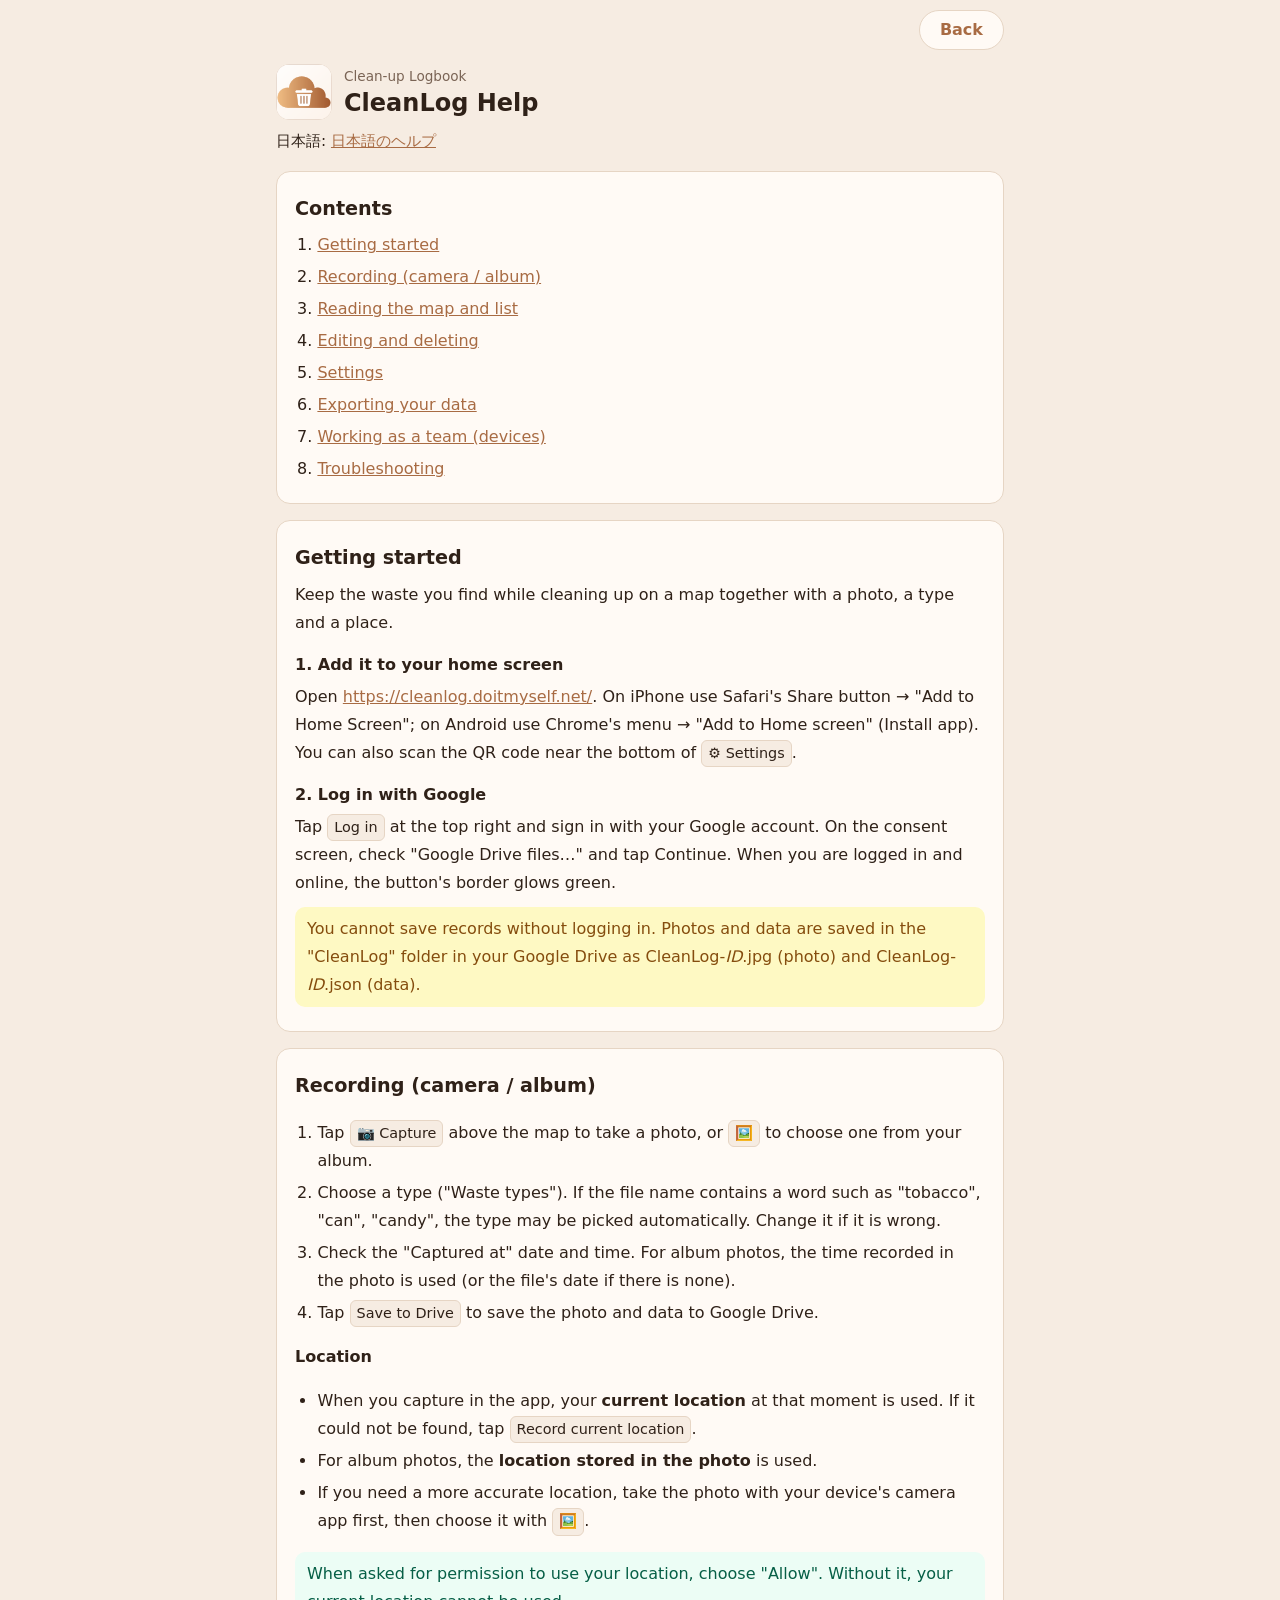
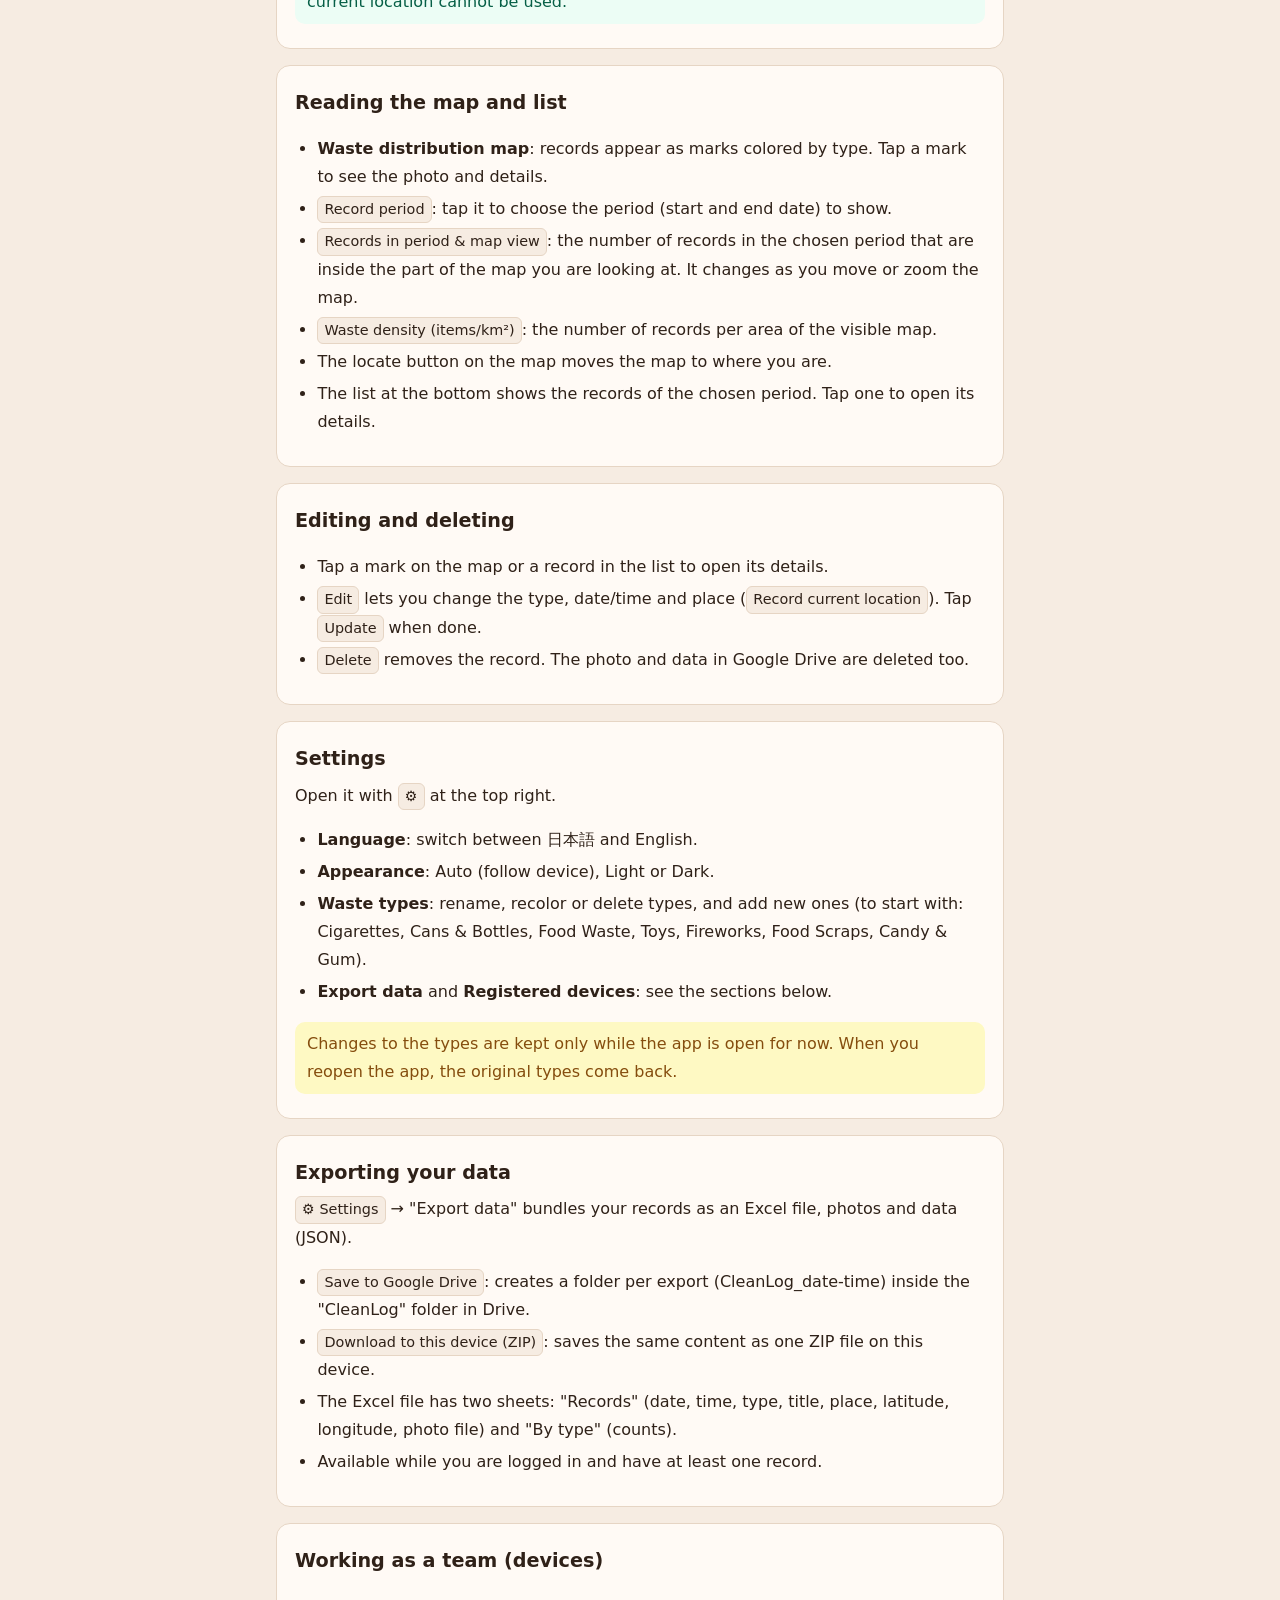
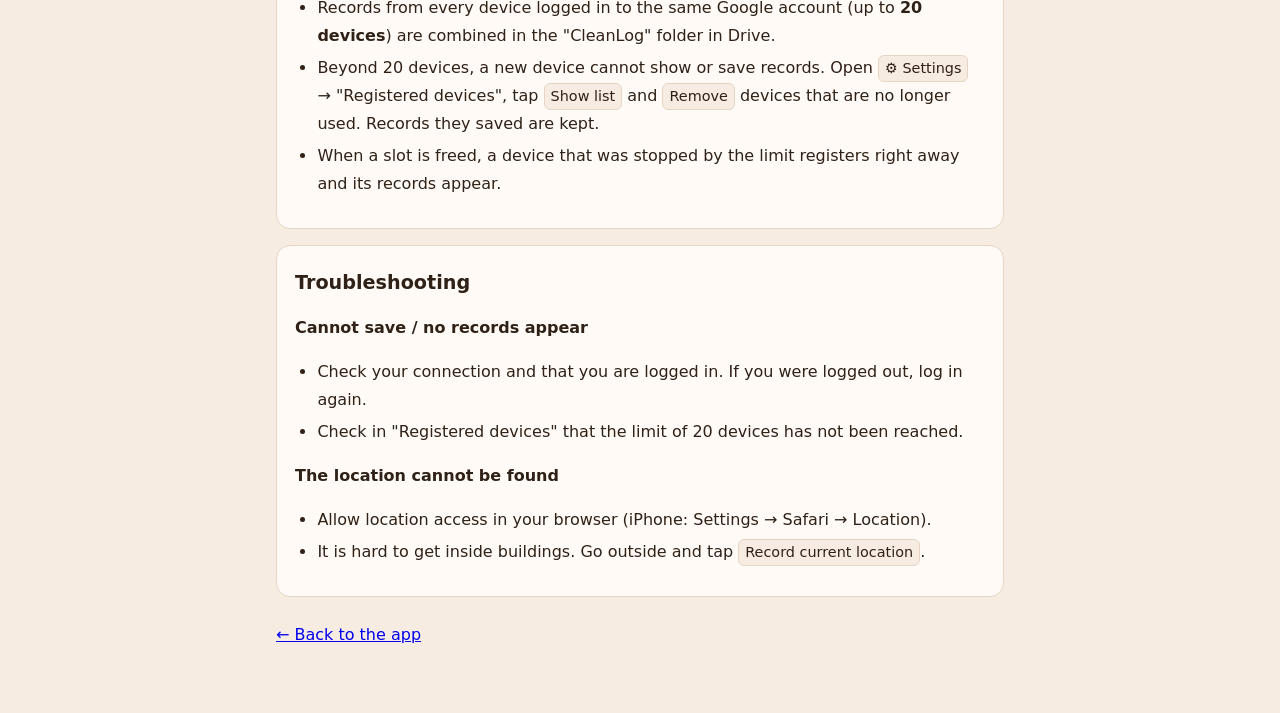
==== help.html @ c60e64b9 "端末の管理（最大20台）とヘルプを追加し、ヘルプの右上に「戻る」ボタンを付けた（LeadLog と同じ形） - 共有アカウントで使える端末を最大20台に制限（端末ごとの登録ファイル device-<端" ====
<!doctype html>
<html lang="ja">
  <head>
    <meta charset="UTF-8" />
    <meta name="viewport" content="width=device-width, initial-scale=1.0" />
    <title>ヘルプ / Help — CleanLog</title>
    <link rel="icon" href="./icons/favicon.ico" sizes="48x48" />
    <style>
      :root {
        --bg: #f6ece2;
        --card: #fffaf5;
        --text: #2f2118;
        --muted: #7a6455;
        --border: #e6d5c4;
        --accent: #a86b43;
        --tip-bg: #ecfdf5;
        --tip-text: #065f46;
        --note-bg: #fef9c3;
        --note-text: #854d0e;
        color-scheme: light dark;
      }
      @media (prefers-color-scheme: dark) {
        :root:not([data-theme='light']) {
          --bg: #17110e;
        --card: #241a15;
        --text: #f3e8de;
        --muted: #b29d8d;
        --border: #3b2d25;
        --accent: #e0b08a;
          --tip-bg: #052e16;
          --tip-text: #a7f3d0;
          --note-bg: #422006;
          --note-text: #fde68a;
        }
      }
      :root[data-theme='dark'] {
        --bg: #17110e;
        --card: #241a15;
        --text: #f3e8de;
        --muted: #b29d8d;
        --border: #3b2d25;
        --accent: #e0b08a;
        --tip-bg: #052e16;
        --tip-text: #a7f3d0;
        --note-bg: #422006;
        --note-text: #fde68a;
      }
      :root[data-theme='light'] { color-scheme: light; }
      :root[data-theme='dark'] { color-scheme: dark; }
      * { box-sizing: border-box; }
      body {
        margin: 0;
        background: var(--bg);
        color: var(--text);
        font-family: system-ui, -apple-system, 'Segoe UI', 'Hiragino Sans', 'Noto Sans JP', sans-serif;
        line-height: 1.75;
        overflow-wrap: anywhere;
      }
      main { max-width: 760px; margin: 0 auto; padding: 20px 16px 64px; }
      /* 右上の「戻る」ボタン。スクロールしても、いつでも押せるように上に留める */
      .topbar {
        position: sticky;
        top: 0;
        z-index: 10;
        display: flex;
        justify-content: flex-end;
        margin: -20px -16px 4px;
        padding: 10px 16px;
        background: var(--bg);
      }
      .back-button {
        font: inherit;
        font-weight: 700;
        min-height: 40px;
        padding: 0 20px;
        border: 1px solid var(--border);
        border-radius: 999px;
        background: var(--card);
        color: var(--accent);
        cursor: pointer;
        touch-action: manipulation;
      }
      .back-button:hover { border-color: var(--accent); }
      .back-button:focus-visible { outline: 2px solid var(--accent); outline-offset: 2px; }
      header { display: flex; align-items: center; gap: 12px; margin-bottom: 8px; }
      header img { width: 56px; height: 56px; border-radius: 14px; }
      h1 { font-size: 1.5rem; margin: 0; line-height: 1.3; }
      .lang-switch { margin: 8px 0 16px; font-size: 0.95rem; }
      .lang-switch a { color: var(--accent); }
      nav.toc, section {
        background: var(--card);
        border: 1px solid var(--border);
        border-radius: 14px;
        padding: 6px 18px 14px;
        margin-bottom: 16px;
      }
      nav.toc ol { padding-left: 1.4em; margin: 6px 0; }
      nav.toc a, section a { color: var(--accent); }
      h2 { font-size: 1.2rem; margin: 14px 0 6px; }
      h3 { font-size: 1rem; margin: 14px 0 4px; }
      p, li { margin: 4px 0; }
      ul, ol { padding-left: 1.4em; }
      .tip, .note { border-radius: 10px; padding: 8px 12px; margin: 10px 0; }
      .tip { background: var(--tip-bg); color: var(--tip-text); }
      .note { background: var(--note-bg); color: var(--note-text); }
      kbd {
        display: inline-block;
        padding: 0 6px;
        border: 1px solid var(--border);
        border-radius: 6px;
        background: var(--bg);
        font: inherit;
        font-size: 0.9em;
        white-space: nowrap;
      }
      /* 選んだ言語のヘルプだけを表示する（下のスクリプトで切り替える） */
      [hidden] { display: none !important; }
      .back { display: inline-block; margin-top: 8px; }
    </style>
  </head>
  <body>
    <main>
      <div class="topbar">
        <button type="button" id="backButton" class="back-button">戻る</button>
      </div>

      <div id="ja" lang="ja">
        <header>
          <img src="./icons/icon-192.png" alt="" />
          <div>
            <div style="color: var(--muted); font-size: 0.85rem">ゴミ拾い記録帳</div>
            <h1>CleanLog ヘルプ</h1>
          </div>
        </header>
        <p class="lang-switch">English: <a href="?lang=en">Help in English</a></p>

        <nav class="toc" aria-label="目次">
          <h2>目次</h2>
          <ol>
            <li><a href="#ja-start">はじめに（最初の準備）</a></li>
            <li><a href="#ja-record">記録する（撮影・アルバム）</a></li>
            <li><a href="#ja-map">地図と一覧の見かた</a></li>
            <li><a href="#ja-edit">記録を直す・消す</a></li>
            <li><a href="#ja-settings">設定</a></li>
            <li><a href="#ja-export">データのエクスポート</a></li>
            <li><a href="#ja-team">複数人で使う（端末の管理）</a></li>
            <li><a href="#ja-trouble">困ったとき</a></li>
          </ol>
        </nav>

        <section id="ja-start">
          <h2>はじめに（最初の準備）</h2>
          <p>ゴミ拾いで見つけたごみを、写真・種類・場所と一緒に地図に残すアプリです。</p>
          <h3>① ホーム画面に追加する</h3>
          <p>
            <a href="https://cleanlog.doitmyself.net/">https://cleanlog.doitmyself.net/</a> を開き、iPhone は Safari の共有ボタン →「ホーム画面に追加」、Android は Chrome のメニュー →「ホーム画面に追加」（アプリをインストール）で、アプリと同じように使えます。
            <kbd>⚙ 設定</kbd> の下の方にある QR コードを、スマートフォンで読み取っても開けます。
          </p>
          <h3>② Google にログインする</h3>
          <p>
            右上の <kbd>ログイン</kbd> を押し、Google アカウントでログインします。確認画面では「Google ドライブのファイル…」にチェックを入れて「続行」を押してください。
            ログインできると、ボタンの縁が<strong>緑にふわっと光ります</strong>（オンラインで使える状態）。
          </p>
          <div class="note">
            ログインしないと、記録を保存できません。写真とデータは、あなたの Google ドライブの「CleanLog」フォルダーに、CleanLog-<em>ID</em>.jpg（写真）と CleanLog-<em>ID</em>.json（データ）として保存されます。
          </div>
        </section>

        <section id="ja-record">
          <h2>記録する（撮影・アルバム）</h2>
          <ol>
            <li>地図の上の <kbd>📷 撮影</kbd> を押して撮影するか、<kbd>🖼️</kbd> でアルバムの写真を選びます。</li>
            <li>「ごみの種類」を選びます。ファイル名に「タバコ」「缶」「candy」「toy」などのことばが入っていると、種類が自動で選ばれることがあります。違っていたら選び直してください。</li>
            <li>「撮影日時」を確認します。アルバムの写真は、写真に記録された撮影日時が入ります（無ければファイルの日時）。</li>
            <li><kbd>Drive に保存</kbd> を押すと、写真とデータが Google ドライブに保存されます。</li>
          </ol>
          <h3>場所（位置情報）</h3>
          <ul>
            <li>アプリで撮影したときは、撮影した時点の<strong>現在地</strong>が入ります。場所が取れなかったときは <kbd>現在位置を記録</kbd> を押してください。</li>
            <li>アルバムの写真は、<strong>写真に記録された位置</strong>が入ります。</li>
            <li>より正確な位置が必要なときは、端末のカメラアプリで撮影してから、<kbd>🖼️</kbd> でその写真を選びます。</li>
          </ul>
          <div class="tip">位置情報の許可を求められたら「許可」を選んでください。許可しないと、現在地が使えません。</div>
        </section>

        <section id="ja-map">
          <h2>地図と一覧の見かた</h2>
          <ul>
            <li><strong>ごみ分布マップ</strong>: 記録が、ごみの種類ごとの色のマークで表示されます。マークを押すと、写真と内容が見られます。</li>
            <li><kbd>記録期間</kbd>: 押すと、表示する期間（開始日・終了日）を選べます。</li>
            <li><kbd>期間/地図中の数</kbd>: 選んだ期間の中で、いま地図に見えている範囲にある記録の数です。地図を動かしたり拡大したりすると変わります。</li>
            <li><kbd>ごみ密度（個/km²）</kbd>: 地図に見えている範囲の面積あたりの、記録の数です。</li>
            <li>地図の現在地ボタンで、いまいる場所に地図を動かせます。</li>
            <li>下の「最近の記録」の一覧に、選んだ期間の記録が並びます。押すと詳細が開きます。</li>
          </ul>
        </section>

        <section id="ja-edit">
          <h2>記録を直す・消す</h2>
          <ul>
            <li>地図のマークまたは一覧の記録を押して、詳細を開きます。</li>
            <li><kbd>編集</kbd> で、種類・日時・場所（<kbd>現在位置を記録</kbd>）を直せます。直したら <kbd>更新</kbd> を押します。</li>
            <li><kbd>削除</kbd> で、その記録を消します。Google ドライブの写真とデータも削除されます。</li>
          </ul>
        </section>

        <section id="ja-settings">
          <h2>設定</h2>
          <p>右上の <kbd>⚙</kbd> から開きます。</p>
          <ul>
            <li><strong>言語 / Language</strong>: 日本語と English を切り替えます。</li>
            <li><strong>画面の配色</strong>: 自動（端末の設定に合わせる）・ライト・ダーク。</li>
            <li><strong>ごみの種類</strong>: 種類の名前・色の変更、削除、新しい種類の追加ができます（初めは タバコ、缶・瓶、生ごみ、おもちゃ、花火、食べかす、飴・ガム）。</li>
            <li><strong>データのエクスポート</strong>・<strong>登録済みの端末</strong>: 下の各項目を見てください。</li>
          </ul>
          <div class="note">種類の追加・変更は、いまのところ、アプリを開いている間だけ有効です。アプリを開き直すと、最初の種類に戻ります。</div>
        </section>

        <section id="ja-export">
          <h2>データのエクスポート</h2>
          <p><kbd>⚙ 設定</kbd> →「データのエクスポート」で、記録を Excel・写真・データ（JSON）にまとめて書き出せます。</p>
          <ul>
            <li><kbd>Google Drive に保存</kbd>: ドライブの「CleanLog」フォルダーの中に、書き出しごとのフォルダー（CleanLog_日付-時刻）を作って保存します。</li>
            <li><kbd>この端末にダウンロード（ZIP）</kbd>: 同じ内容を ZIP 1つにまとめて、この端末に保存します。</li>
            <li>Excel には「記録」（日付・時刻・種類・タイトル・場所・緯度・経度・写真ファイル）と、「種類別」の件数の2つのシートが入ります。</li>
            <li>ログインしていて、記録が1件以上あるときに使えます。</li>
          </ul>
        </section>

        <section id="ja-team">
          <h2>複数人で使う（端末の管理）</h2>
          <ul>
            <li>同じ Google アカウントでログインした端末（<strong>最大20台</strong>）の記録は、ドライブの「CleanLog」フォルダーに集約されます。</li>
            <li>20台を超えると、新しい端末では記録を表示・保存できません。<kbd>⚙ 設定</kbd> →「登録済みの端末」で <kbd>一覧を表示</kbd> を押し、使わなくなった端末を <kbd>解除</kbd> してください。解除した端末が保存した記録は残ります。</li>
            <li>解除して枠が空くと、上限で止まっていた端末は、その場で登録され、記録が表示されます。</li>
          </ul>
        </section>

        <section id="ja-trouble">
          <h2>困ったとき</h2>
          <h3>保存できない・記録が出てこない</h3>
          <ul>
            <li>通信状況と、ログインしているかを確認します。ログインが切れているときは、もう一度ログインしてください。</li>
            <li>端末の上限（20台）に達していないか、「登録済みの端末」で確認します。</li>
          </ul>
          <h3>場所が取れない</h3>
          <ul>
            <li>ブラウザの位置情報を「許可」にします（iPhone は「設定」→ Safari →「位置情報」）。</li>
            <li>建物の中では取れにくいので、外に出て <kbd>現在位置を記録</kbd> を押します。</li>
          </ul>
        </section>
        <a class="back" href="./">← アプリに戻る</a>
      </div>

      <div id="en" class="en" lang="en">
        <header>
          <img src="./icons/icon-192.png" alt="" />
          <div>
            <div style="color: var(--muted); font-size: 0.85rem">Clean-up Logbook</div>
            <h1>CleanLog Help</h1>
          </div>
        </header>
        <p class="lang-switch">日本語: <a href="?lang=ja">日本語のヘルプ</a></p>

        <nav class="toc" aria-label="Contents">
          <h2>Contents</h2>
          <ol>
            <li><a href="#en-start">Getting started</a></li>
            <li><a href="#en-record">Recording (camera / album)</a></li>
            <li><a href="#en-map">Reading the map and list</a></li>
            <li><a href="#en-edit">Editing and deleting</a></li>
            <li><a href="#en-settings">Settings</a></li>
            <li><a href="#en-export">Exporting your data</a></li>
            <li><a href="#en-team">Working as a team (devices)</a></li>
            <li><a href="#en-trouble">Troubleshooting</a></li>
          </ol>
        </nav>

        <section id="en-start">
          <h2>Getting started</h2>
          <p>Keep the waste you find while cleaning up on a map together with a photo, a type and a place.</p>
          <h3>1. Add it to your home screen</h3>
          <p>
            Open <a href="https://cleanlog.doitmyself.net/">https://cleanlog.doitmyself.net/</a>. On iPhone use Safari's Share button → "Add to Home Screen"; on Android use Chrome's menu → "Add to Home screen" (Install app). You can also scan the QR code near the bottom of <kbd>⚙ Settings</kbd>.
          </p>
          <h3>2. Log in with Google</h3>
          <p>
            Tap <kbd>Log in</kbd> at the top right and sign in with your Google account. On the consent screen, check "Google Drive files…" and tap Continue. When you are logged in and online, the button's border glows green.
          </p>
          <div class="note">
            You cannot save records without logging in. Photos and data are saved in the "CleanLog" folder in your Google Drive as CleanLog-<em>ID</em>.jpg (photo) and CleanLog-<em>ID</em>.json (data).
          </div>
        </section>

        <section id="en-record">
          <h2>Recording (camera / album)</h2>
          <ol>
            <li>Tap <kbd>📷 Capture</kbd> above the map to take a photo, or <kbd>🖼️</kbd> to choose one from your album.</li>
            <li>Choose a type ("Waste types"). If the file name contains a word such as "tobacco", "can", "candy", the type may be picked automatically. Change it if it is wrong.</li>
            <li>Check the "Captured at" date and time. For album photos, the time recorded in the photo is used (or the file's date if there is none).</li>
            <li>Tap <kbd>Save to Drive</kbd> to save the photo and data to Google Drive.</li>
          </ol>
          <h3>Location</h3>
          <ul>
            <li>When you capture in the app, your <strong>current location</strong> at that moment is used. If it could not be found, tap <kbd>Record current location</kbd>.</li>
            <li>For album photos, the <strong>location stored in the photo</strong> is used.</li>
            <li>If you need a more accurate location, take the photo with your device's camera app first, then choose it with <kbd>🖼️</kbd>.</li>
          </ul>
          <div class="tip">When asked for permission to use your location, choose "Allow". Without it, your current location cannot be used.</div>
        </section>

        <section id="en-map">
          <h2>Reading the map and list</h2>
          <ul>
            <li><strong>Waste distribution map</strong>: records appear as marks colored by type. Tap a mark to see the photo and details.</li>
            <li><kbd>Record period</kbd>: tap it to choose the period (start and end date) to show.</li>
            <li><kbd>Records in period &amp; map view</kbd>: the number of records in the chosen period that are inside the part of the map you are looking at. It changes as you move or zoom the map.</li>
            <li><kbd>Waste density (items/km²)</kbd>: the number of records per area of the visible map.</li>
            <li>The locate button on the map moves the map to where you are.</li>
            <li>The list at the bottom shows the records of the chosen period. Tap one to open its details.</li>
          </ul>
        </section>

        <section id="en-edit">
          <h2>Editing and deleting</h2>
          <ul>
            <li>Tap a mark on the map or a record in the list to open its details.</li>
            <li><kbd>Edit</kbd> lets you change the type, date/time and place (<kbd>Record current location</kbd>). Tap <kbd>Update</kbd> when done.</li>
            <li><kbd>Delete</kbd> removes the record. The photo and data in Google Drive are deleted too.</li>
          </ul>
        </section>

        <section id="en-settings">
          <h2>Settings</h2>
          <p>Open it with <kbd>⚙</kbd> at the top right.</p>
          <ul>
            <li><strong>Language</strong>: switch between 日本語 and English.</li>
            <li><strong>Appearance</strong>: Auto (follow device), Light or Dark.</li>
            <li><strong>Waste types</strong>: rename, recolor or delete types, and add new ones (to start with: Cigarettes, Cans & Bottles, Food Waste, Toys, Fireworks, Food Scraps, Candy & Gum).</li>
            <li><strong>Export data</strong> and <strong>Registered devices</strong>: see the sections below.</li>
          </ul>
          <div class="note">Changes to the types are kept only while the app is open for now. When you reopen the app, the original types come back.</div>
        </section>

        <section id="en-export">
          <h2>Exporting your data</h2>
          <p><kbd>⚙ Settings</kbd> → "Export data" bundles your records as an Excel file, photos and data (JSON).</p>
          <ul>
            <li><kbd>Save to Google Drive</kbd>: creates a folder per export (CleanLog_date-time) inside the "CleanLog" folder in Drive.</li>
            <li><kbd>Download to this device (ZIP)</kbd>: saves the same content as one ZIP file on this device.</li>
            <li>The Excel file has two sheets: "Records" (date, time, type, title, place, latitude, longitude, photo file) and "By type" (counts).</li>
            <li>Available while you are logged in and have at least one record.</li>
          </ul>
        </section>

        <section id="en-team">
          <h2>Working as a team (devices)</h2>
          <ul>
            <li>Records from every device logged in to the same Google account (up to <strong>20 devices</strong>) are combined in the "CleanLog" folder in Drive.</li>
            <li>Beyond 20 devices, a new device cannot show or save records. Open <kbd>⚙ Settings</kbd> → "Registered devices", tap <kbd>Show list</kbd> and <kbd>Remove</kbd> devices that are no longer used. Records they saved are kept.</li>
            <li>When a slot is freed, a device that was stopped by the limit registers right away and its records appear.</li>
          </ul>
        </section>

        <section id="en-trouble">
          <h2>Troubleshooting</h2>
          <h3>Cannot save / no records appear</h3>
          <ul>
            <li>Check your connection and that you are logged in. If you were logged out, log in again.</li>
            <li>Check in "Registered devices" that the limit of 20 devices has not been reached.</li>
          </ul>
          <h3>The location cannot be found</h3>
          <ul>
            <li>Allow location access in your browser (iPhone: Settings → Safari → Location).</li>
            <li>It is hard to get inside buildings. Go outside and tap <kbd>Record current location</kbd>.</li>
          </ul>
        </section>
        <a class="back" href="./">← Back to the app</a>
      </div>
    </main>
    <script>
      // アプリの配色（設定で選んだライト／ダーク）を反映する。「自動」のときは、端末の設定に合わせる
      ;(function () {
        try {
          var pref = localStorage.getItem('cleanlog-theme')
          if (pref === 'light' || pref === 'dark') document.documentElement.setAttribute('data-theme', pref)
        } catch (e) {}
      })()
      // アプリの言語（?lang=ja / ?lang=en）のヘルプだけを表示する。指定が無ければ、アプリで選んだ言語、端末の言語の順で決める
      ;(function () {
        var param = new URLSearchParams(location.search).get('lang')
        var hash = location.hash.replace('#', '')
        var saved = null
        try { saved = localStorage.getItem('cleanlog-language') } catch (e) {}
        var lang = param === 'en' || param === 'ja' ? param : hash === 'en' || hash === 'ja' ? hash : saved === 'en' || saved === 'ja' ? saved : null
        if (!lang) lang = (navigator.language || '').toLowerCase().indexOf('ja') === 0 ? 'ja' : 'en'
        document.getElementById(lang === 'en' ? 'ja' : 'en').hidden = true
        document.documentElement.lang = lang
        document.title = lang === 'en' ? 'Help — CleanLog' : 'ヘルプ — CleanLog'

        // 右上の「戻る」。別のタブで開いている時は、そのタブを閉じて元のアプリの画面に戻る。
        // タブを閉じられない時（同じタブで開いた時・iPhone など）は、アプリの画面に移る
        var back = document.getElementById('backButton')
        back.textContent = lang === 'en' ? 'Back' : '戻る'
        back.addEventListener('click', function () {
          window.close()
          setTimeout(function () {
            location.href = './'
          }, 250)
        })
      })()
    </script>
  </body>
</html>
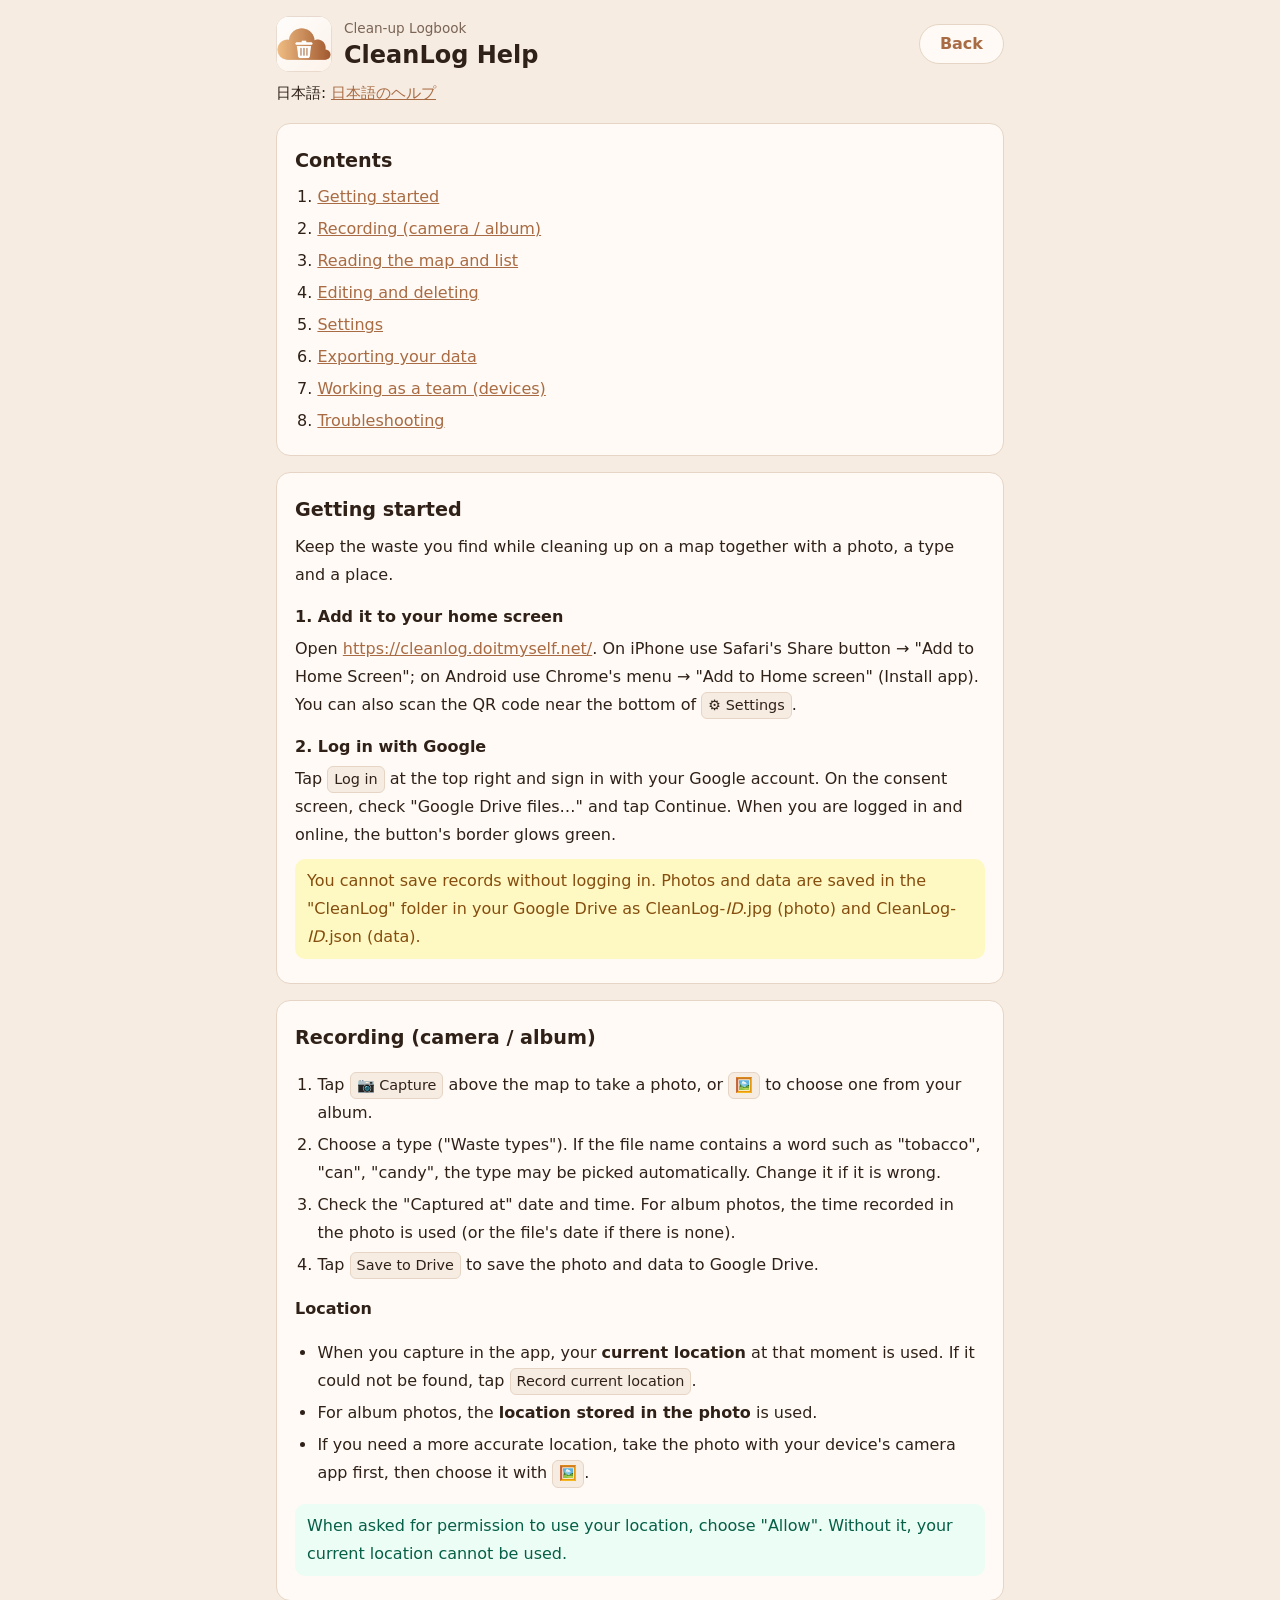
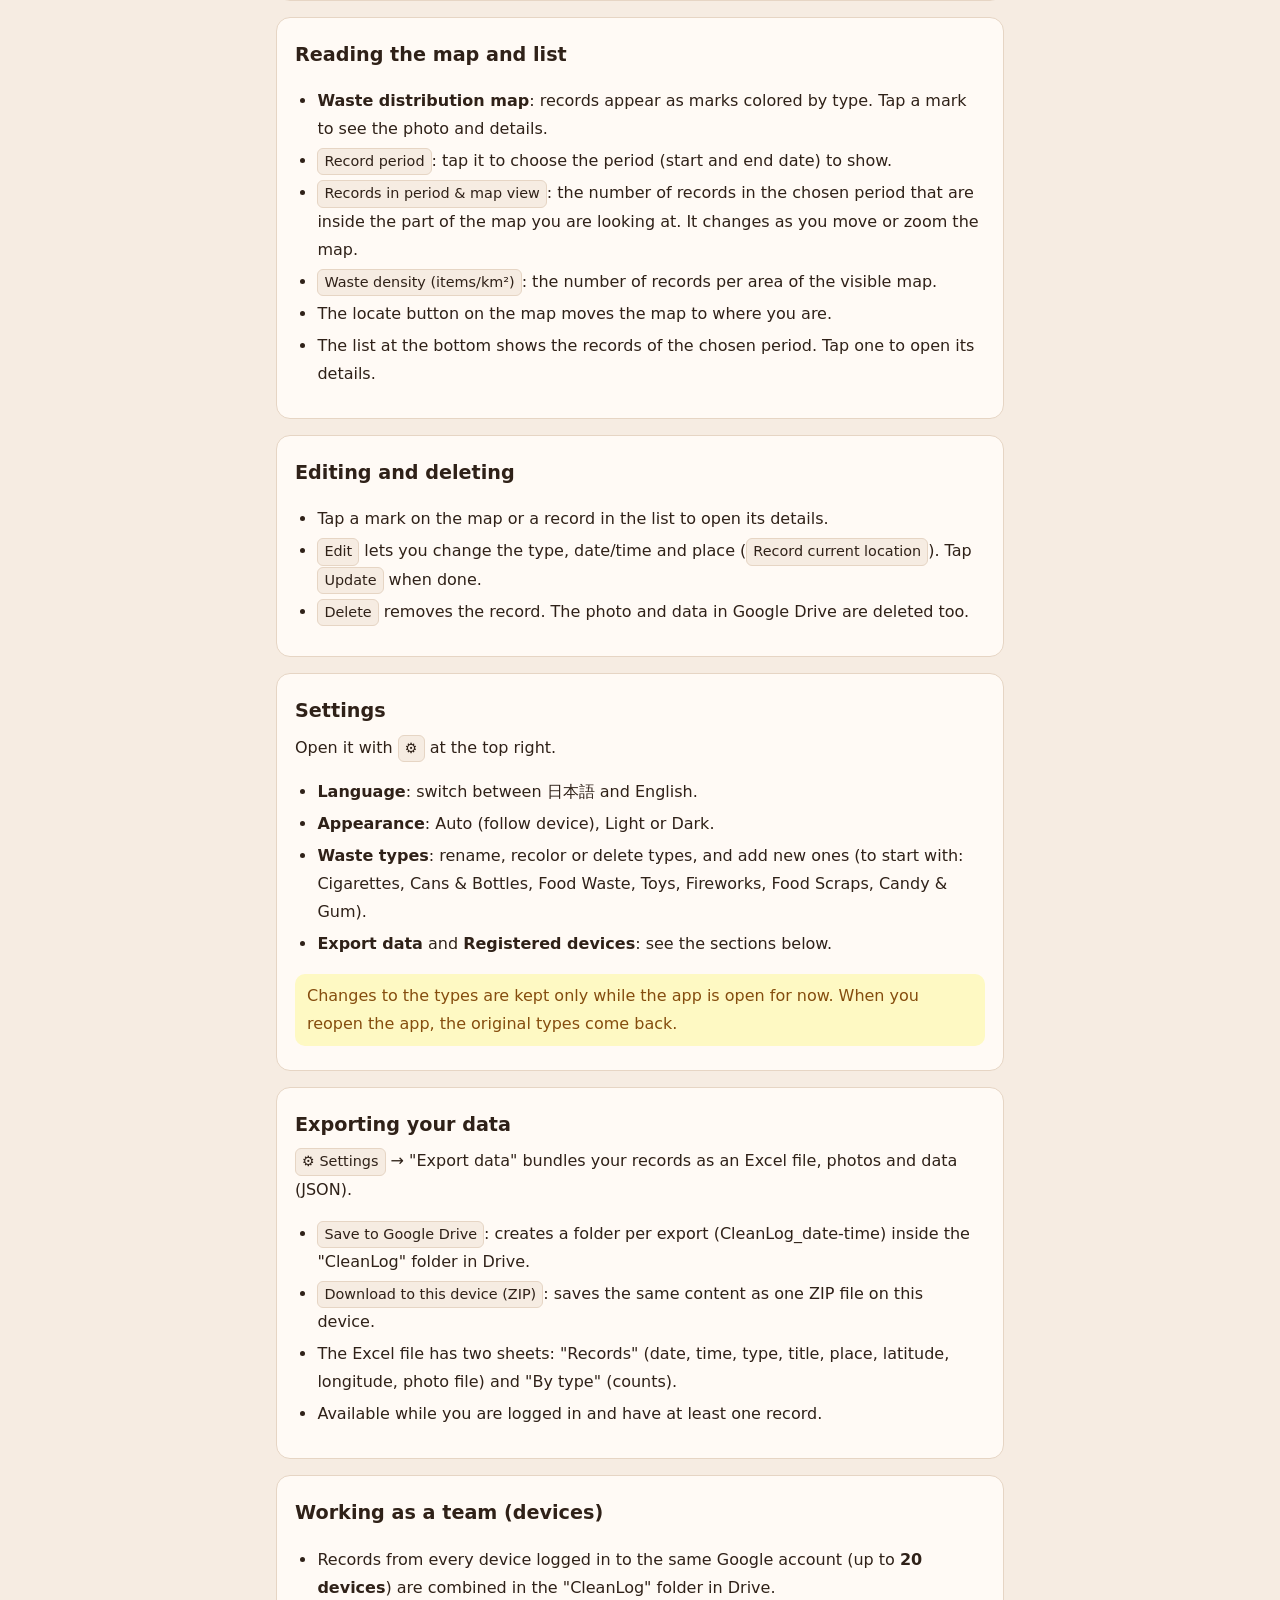
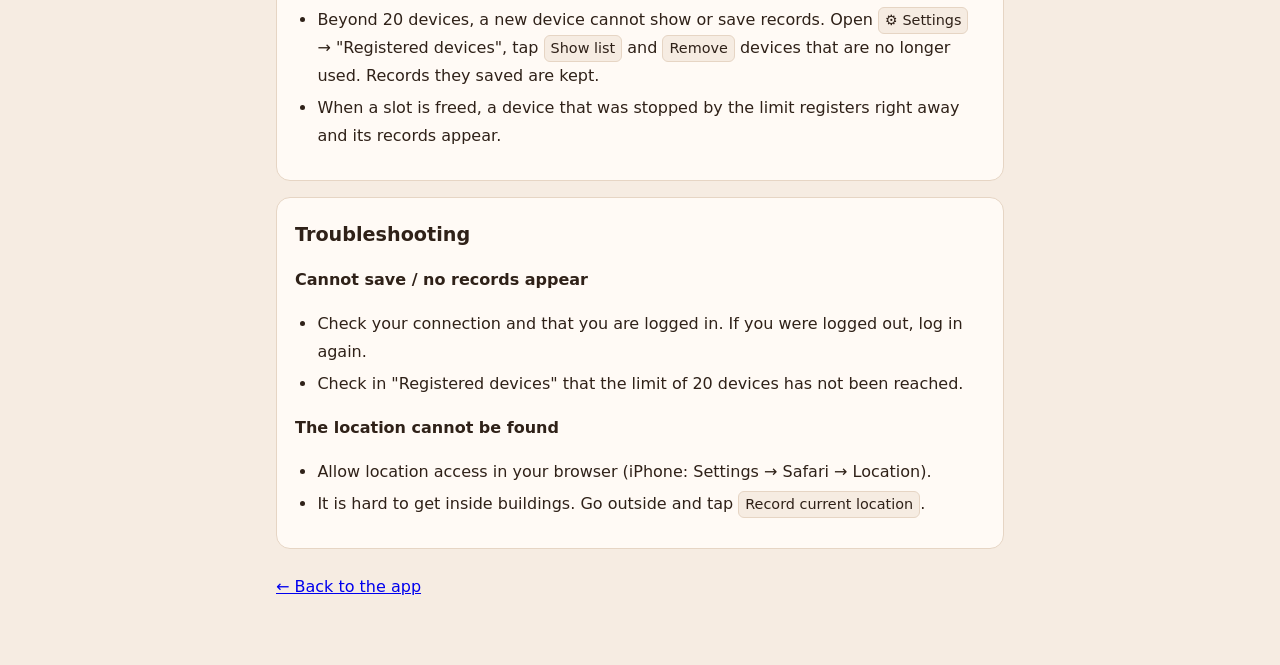
==== commit 537f0572: "ヘルプの「戻る」ボタンをタイトルの行の右端に移し、上の空きをなくした Co-Authored-By: Claude Sonnet 5 <noreply@anthropic.com>" ====
--- a/help.html
+++ b/help.html
@@ -56,19 +56,11 @@
         line-height: 1.75;
         overflow-wrap: anywhere;
       }
-      main { max-width: 760px; margin: 0 auto; padding: 20px 16px 64px; }
-      /* 右上の「戻る」ボタン。スクロールしても、いつでも押せるように上に留める */
-      .topbar {
-        position: sticky;
-        top: 0;
-        z-index: 10;
-        display: flex;
-        justify-content: flex-end;
-        margin: -20px -16px 4px;
-        padding: 10px 16px;
-        background: var(--bg);
-      }
+      main { max-width: 760px; margin: 0 auto; padding: 16px 16px 64px; }
+      /* 「戻る」ボタン。タイトルと同じ行の右端に置く */
       .back-button {
+        flex: none;
+        margin-left: auto;
         font: inherit;
         font-weight: 700;
         min-height: 40px;
@@ -84,6 +76,7 @@
       .back-button:focus-visible { outline: 2px solid var(--accent); outline-offset: 2px; }
       header { display: flex; align-items: center; gap: 12px; margin-bottom: 8px; }
       header img { width: 56px; height: 56px; border-radius: 14px; }
+      header > div { min-width: 0; }
       h1 { font-size: 1.5rem; margin: 0; line-height: 1.3; }
       .lang-switch { margin: 8px 0 16px; font-size: 0.95rem; }
       .lang-switch a { color: var(--accent); }
@@ -120,9 +113,6 @@
   </head>
   <body>
     <main>
-      <div class="topbar">
-        <button type="button" id="backButton" class="back-button">戻る</button>
-      </div>
 
       <div id="ja" lang="ja">
         <header>
@@ -131,6 +121,7 @@
             <div style="color: var(--muted); font-size: 0.85rem">ゴミ拾い記録帳</div>
             <h1>CleanLog ヘルプ</h1>
           </div>
+          <button type="button" class="back-button">戻る</button>
         </header>
         <p class="lang-switch">English: <a href="?lang=en">Help in English</a></p>
 
@@ -259,6 +250,7 @@
             <div style="color: var(--muted); font-size: 0.85rem">Clean-up Logbook</div>
             <h1>CleanLog Help</h1>
           </div>
+          <button type="button" class="back-button">戻る</button>
         </header>
         <p class="lang-switch">日本語: <a href="?lang=ja">日本語のヘルプ</a></p>
 
@@ -400,14 +392,16 @@
 
         // 右上の「戻る」。別のタブで開いている時は、そのタブを閉じて元のアプリの画面に戻る。
         // タブを閉じられない時（同じタブで開いた時・iPhone など）は、アプリの画面に移る
-        var back = document.getElementById('backButton')
-        back.textContent = lang === 'en' ? 'Back' : '戻る'
-        back.addEventListener('click', function () {
-          window.close()
-          setTimeout(function () {
-            location.href = './'
-          }, 250)
-        })
+        var backs = document.querySelectorAll('.back-button')
+        for (var i = 0; i < backs.length; i++) {
+          backs[i].textContent = lang === 'en' ? 'Back' : '戻る'
+          backs[i].addEventListener('click', function () {
+            window.close()
+            setTimeout(function () {
+              location.href = './'
+            }, 250)
+          })
+        }
       })()
     </script>
   </body>
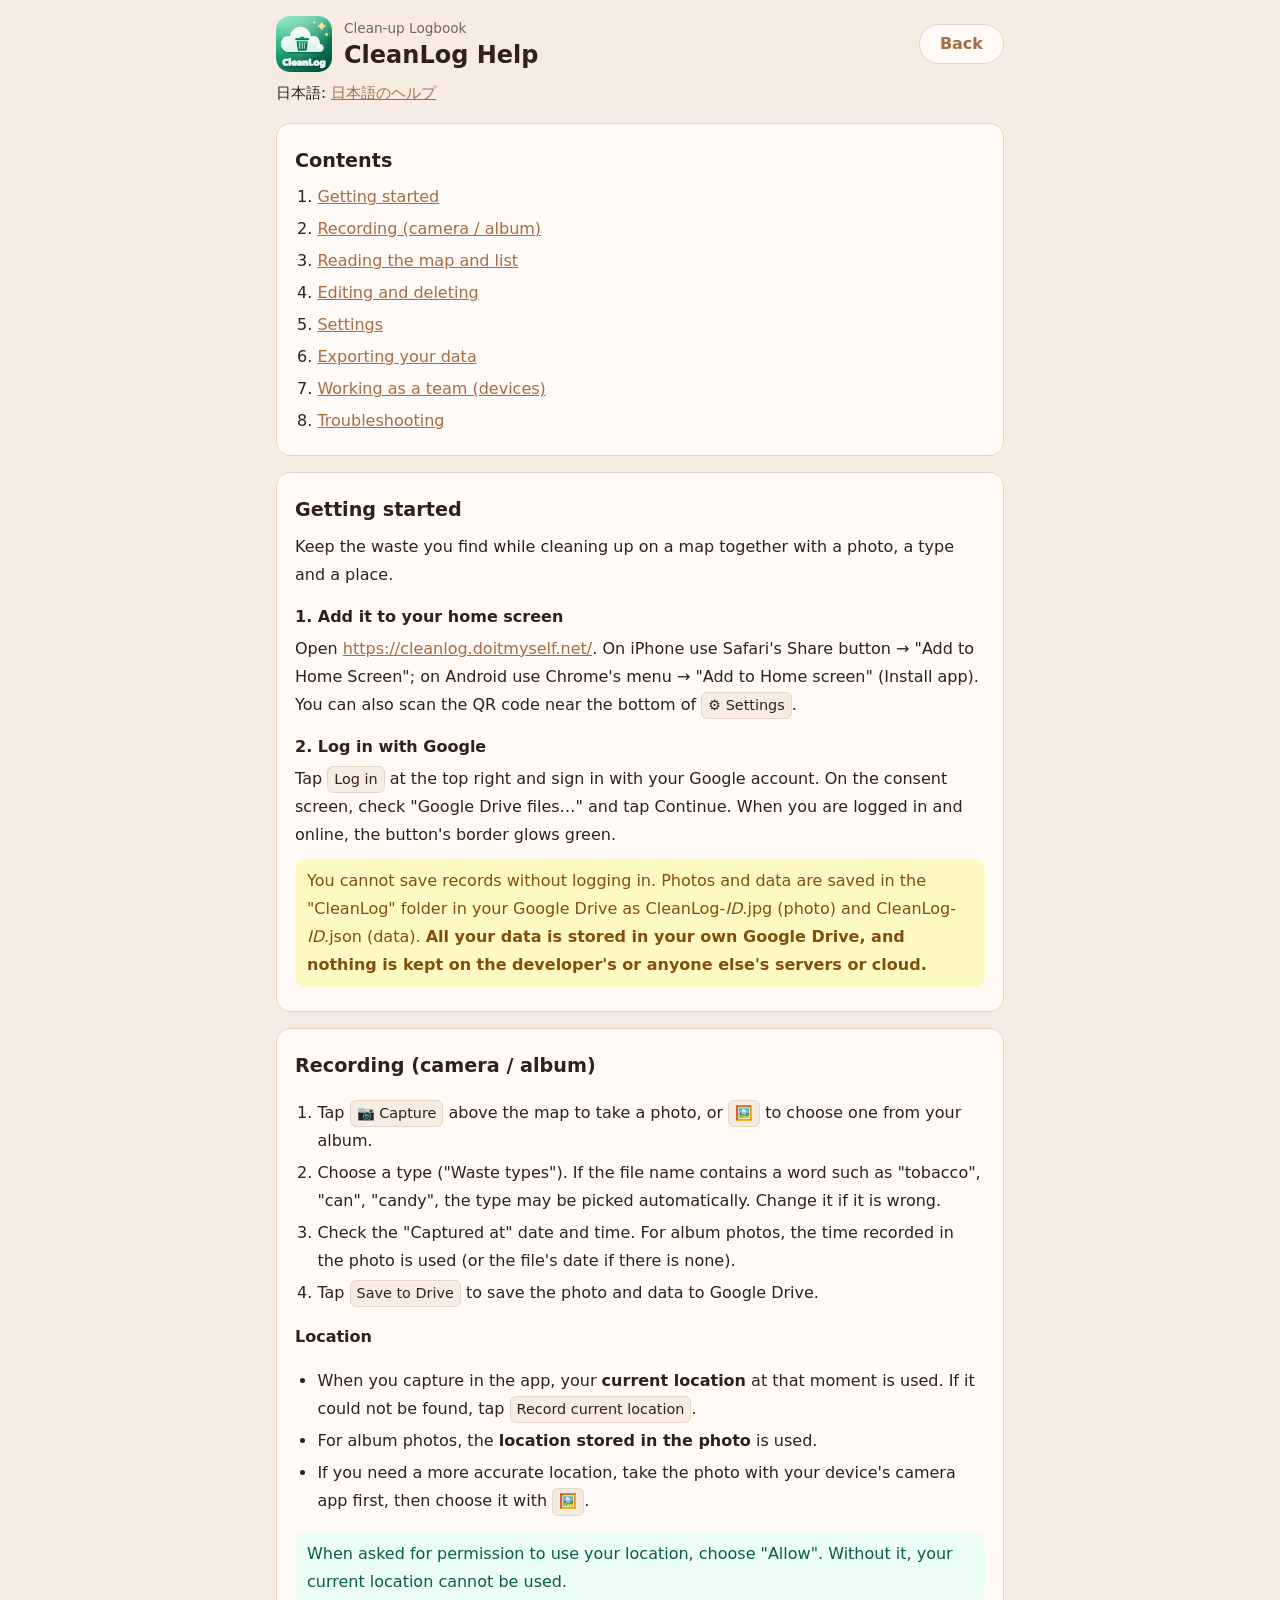
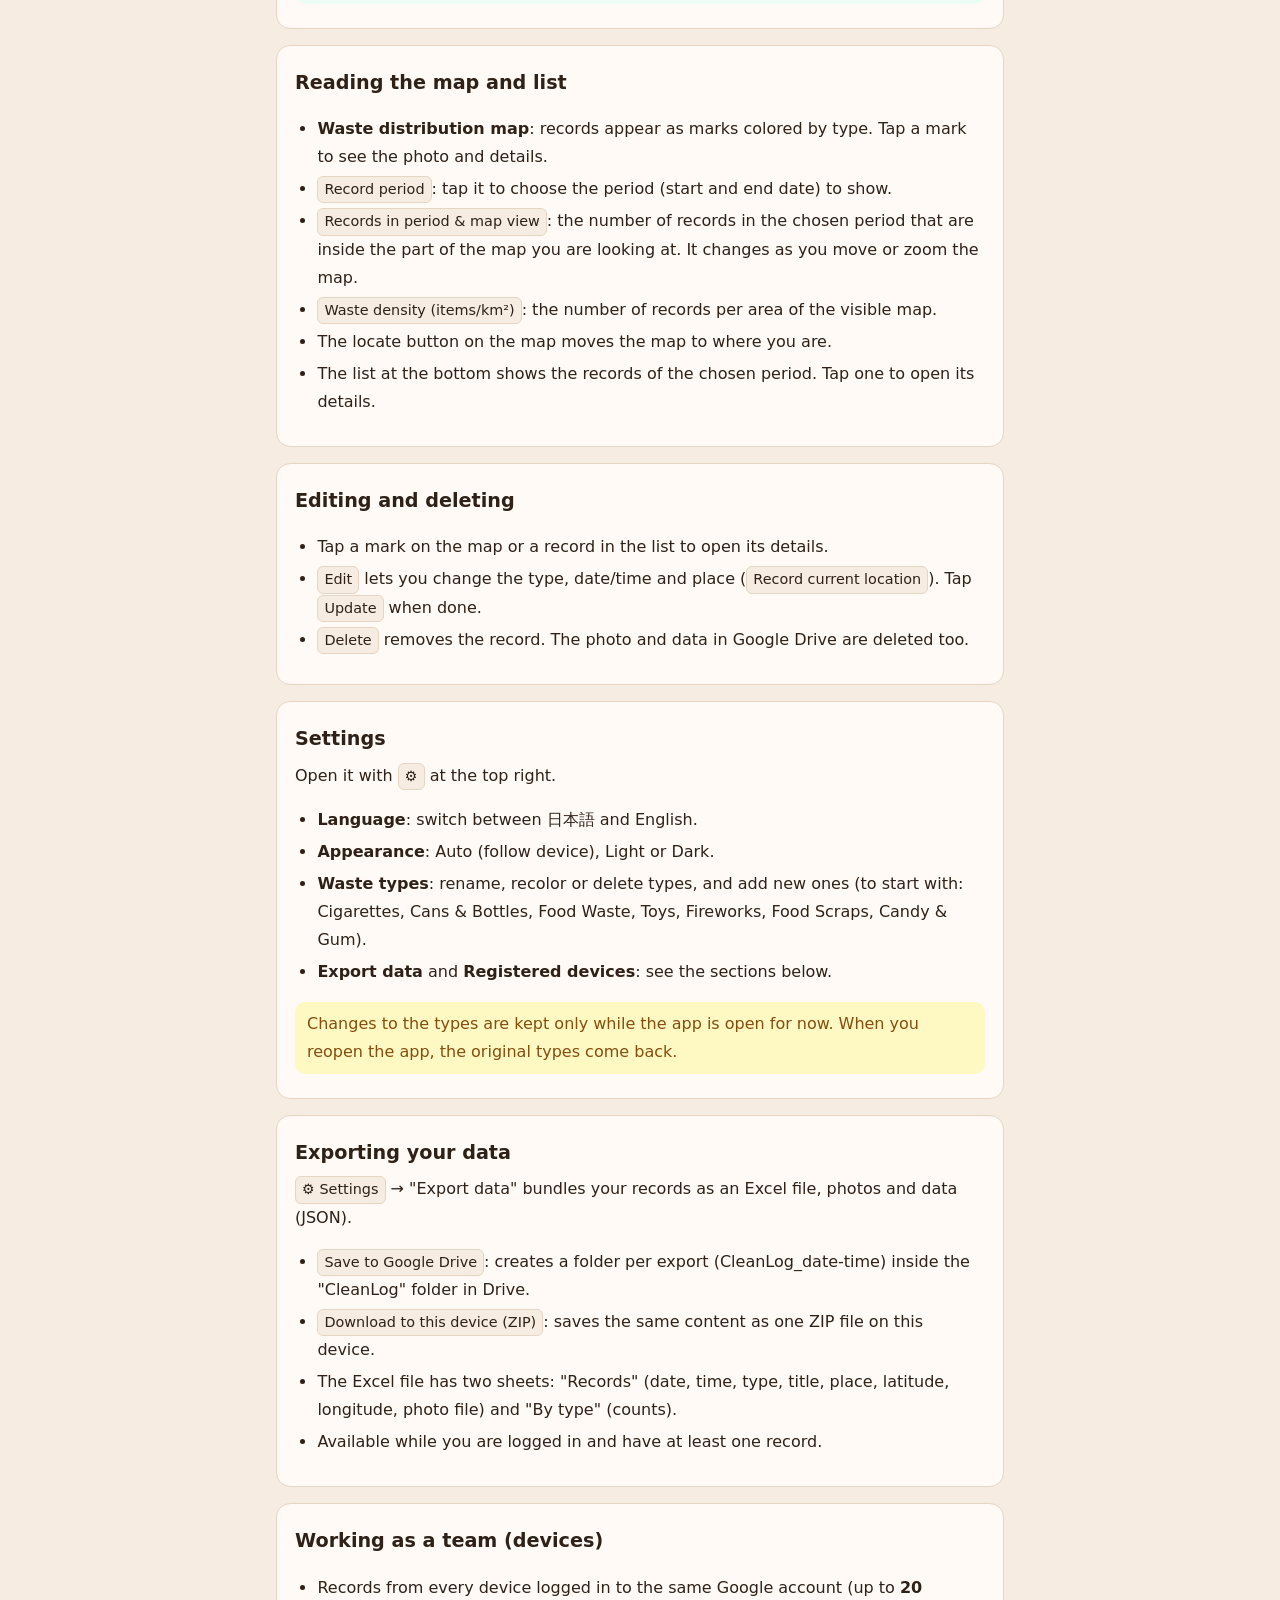
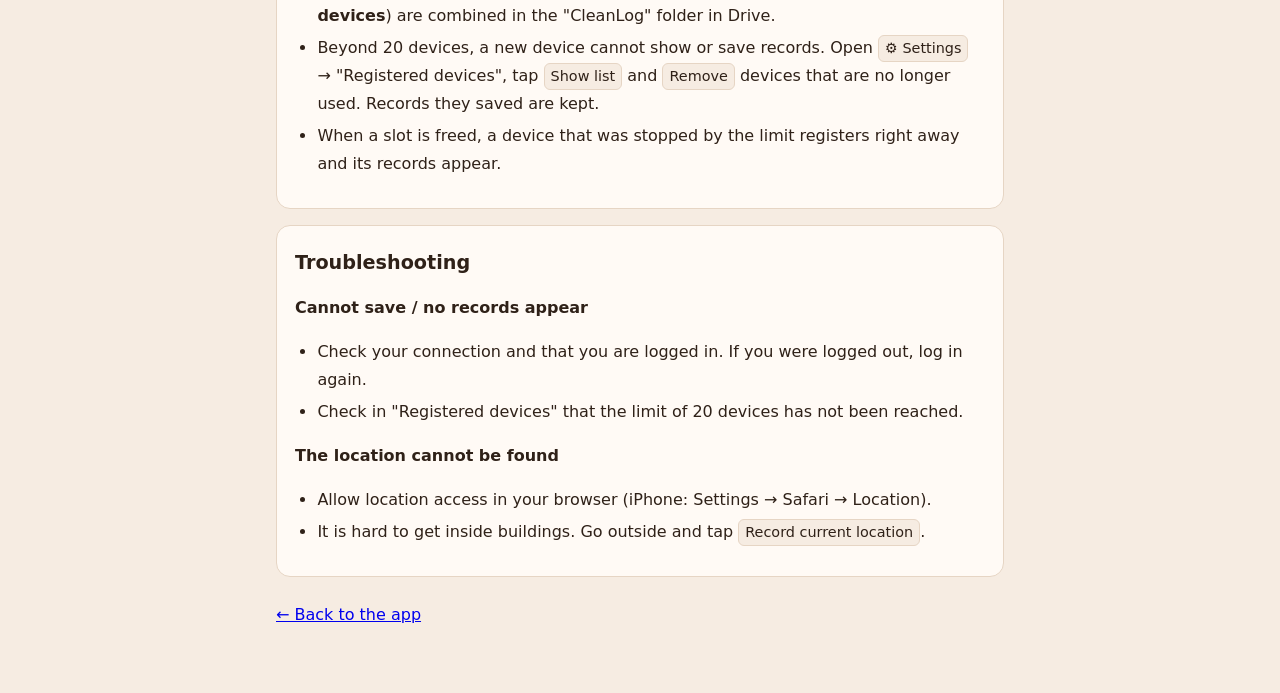
==== commit eb5c403b: "ヘルプに「データは自分の Google ドライブだけ」の説明を追加 Co-Authored-By: Claude Sonnet 5 <noreply@anthropic.com>" ====
--- a/help.html
+++ b/help.html
@@ -153,7 +153,7 @@
             ログインできると、ボタンの縁が<strong>緑にふわっと光ります</strong>（オンラインで使える状態）。
           </p>
           <div class="note">
-            ログインしないと、記録を保存できません。写真とデータは、あなたの Google ドライブの「CleanLog」フォルダーに、CleanLog-<em>ID</em>.jpg（写真）と CleanLog-<em>ID</em>.json（データ）として保存されます。
+            ログインしないと、記録を保存できません。写真とデータは、あなたの Google ドライブの「CleanLog」フォルダーに、CleanLog-<em>ID</em>.jpg（写真）と CleanLog-<em>ID</em>.json（データ）として保存されます。<strong>データはすべて、あなた自身の Google ドライブに保存され、開発者や他社のサーバー・クラウドには残りません。</strong>
           </div>
         </section>
 
@@ -280,7 +280,7 @@
             Tap <kbd>Log in</kbd> at the top right and sign in with your Google account. On the consent screen, check "Google Drive files…" and tap Continue. When you are logged in and online, the button's border glows green.
           </p>
           <div class="note">
-            You cannot save records without logging in. Photos and data are saved in the "CleanLog" folder in your Google Drive as CleanLog-<em>ID</em>.jpg (photo) and CleanLog-<em>ID</em>.json (data).
+            You cannot save records without logging in. Photos and data are saved in the "CleanLog" folder in your Google Drive as CleanLog-<em>ID</em>.jpg (photo) and CleanLog-<em>ID</em>.json (data). <strong>All your data is stored in your own Google Drive, and nothing is kept on the developer's or anyone else's servers or cloud.</strong>
           </div>
         </section>
 
